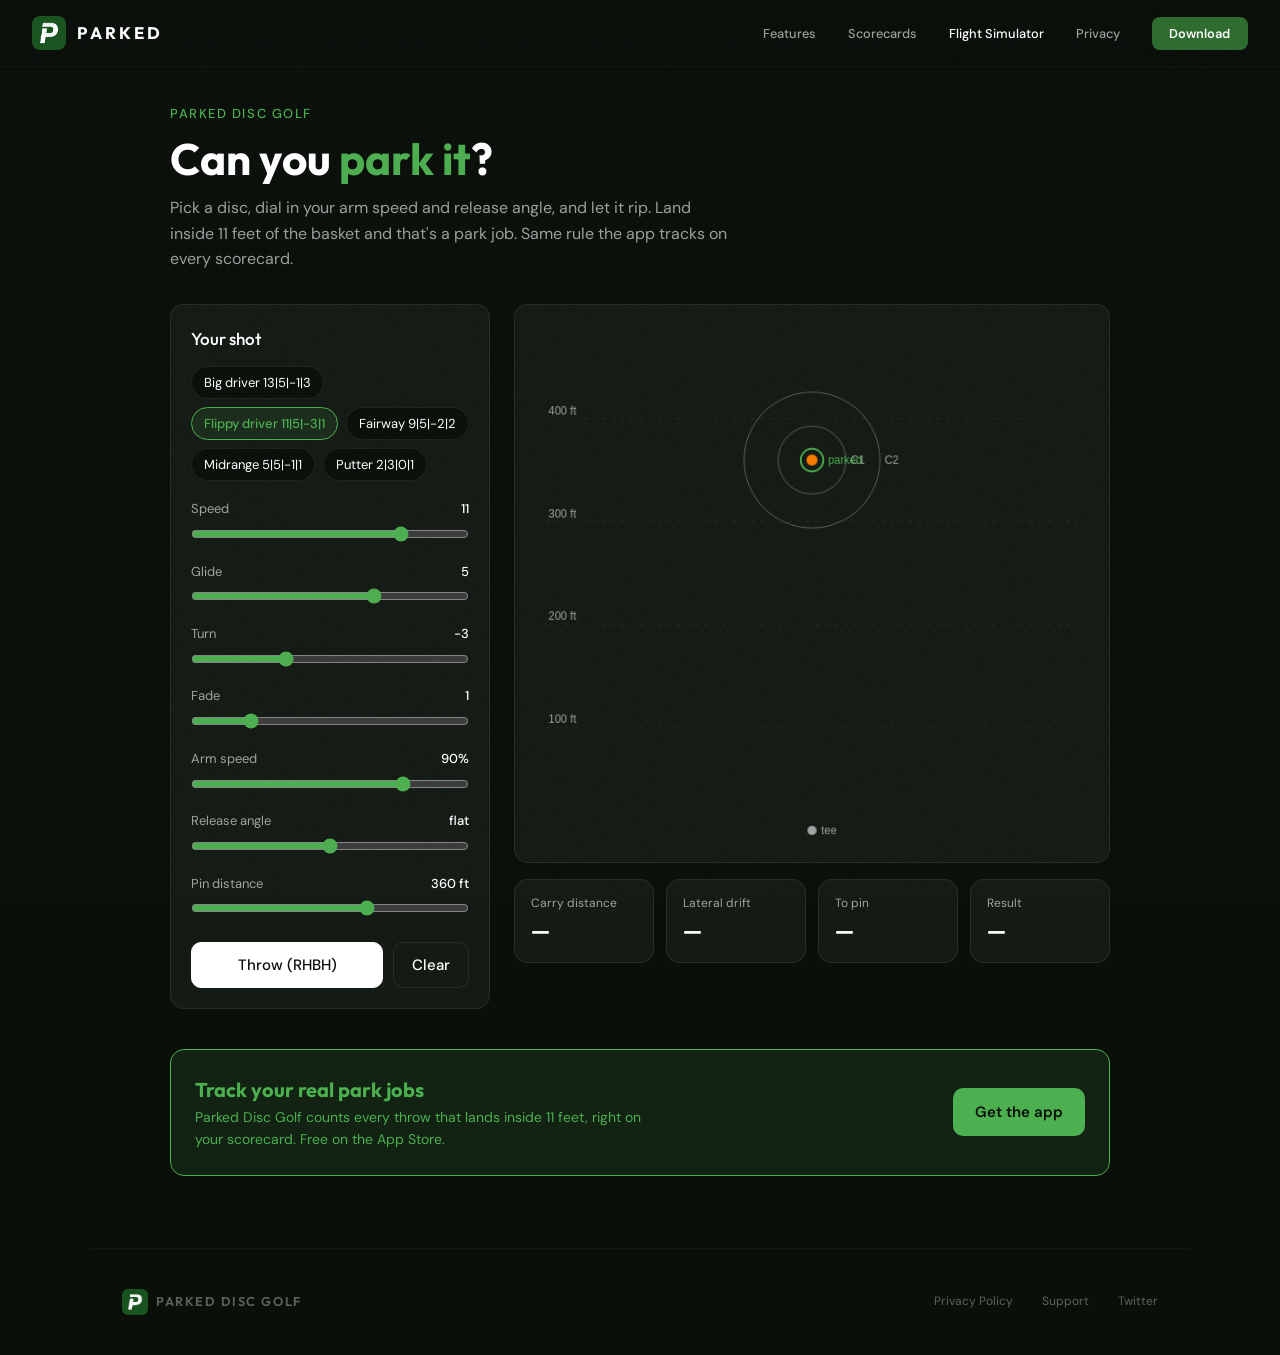
==== simulator/index.html @ 18290276 "Add interactive flight simulator at /simulator Place the disc flight simulator at /simulator (simula" ====
<!DOCTYPE html>
<html lang="en">
<head>
<meta charset="UTF-8">
<meta name="viewport" content="width=device-width, initial-scale=1.0">
<title>Flight Simulator | Parked Disc Golf</title>
<meta name="description" content="Interactive disc golf flight simulator. Dial in flight numbers, arm speed and release angle, then see if you can park it inside 11 feet.">
<link rel="canonical" href="https://parkeddiscgolf.net/simulator">
<meta property="og:title" content="Flight Simulator | Parked Disc Golf">
<meta property="og:description" content="Pick a disc, dial in your arm speed and release angle, and see if you can park it inside 11 feet. Same rule the app tracks on every scorecard.">
<meta property="og:type" content="website">
<meta property="og:url" content="https://parkeddiscgolf.net/simulator">
<meta property="og:image" content="https://parkeddiscgolf.net/images/scorecard.jpg">
<meta name="twitter:card" content="summary_large_image">
<meta name="twitter:title" content="Flight Simulator | Parked Disc Golf">
<meta name="twitter:description" content="Dial in your disc, arm speed, and release angle, then try to park it inside 11 feet.">
<meta name="twitter:image" content="https://parkeddiscgolf.net/images/scorecard.jpg">
<link rel="icon" type="image/png" href="/images/logo.png">
<link rel="preconnect" href="https://fonts.googleapis.com">
<link rel="preconnect" href="https://fonts.gstatic.com" crossorigin>
<link href="https://fonts.googleapis.com/css2?family=Outfit:wght@300;400;500;600;700;800&family=DM+Sans:ital,wght@0,400;0,500;1,400&display=swap" rel="stylesheet">
<style>
/* ============================================================
   THEME BLOCK
   Mapped to parkeddiscgolf.net branding (dark theme).
   Everything below derives from these tokens.
   ============================================================ */
:root {
  --bg: #0A0F0A;                      /* page background (site --bg-dark) */
  --surface: #141A14;                 /* cards and panels (site --bg-card) */
  --ink: #FFFFFF;                     /* primary text (site --text-primary) */
  --muted: rgba(255,255,255,0.6);     /* secondary text (site --text-secondary) */
  --line: rgba(255,255,255,0.08);     /* borders */
  --parked: #4CAF50;                  /* the brand moment: parked green (site --birdie-green) */
  --parked-dark: #4CAF50;             /* green used for text on tints */
  --parked-tint: rgba(76,175,80,0.12);/* parked background tint */
  --pin: #F57C00;                     /* basket marker (site --orange-accent) */
  --font-display: 'Outfit', system-ui, sans-serif;
  --font-body: 'DM Sans', system-ui, sans-serif;
  --radius: 14px;

  /* site chrome tokens (nav + footer) */
  --brand-green: #2D6B2D;
  --brand-green-light: #3A8C3A;
  --birdie-green: #4CAF50;
  --text-secondary: rgba(255,255,255,0.6);
  --text-muted: rgba(255,255,255,0.35);
}

* { box-sizing: border-box; margin: 0; padding: 0; }

body {
  background: var(--bg);
  color: var(--ink);
  font-family: var(--font-body);
  font-size: 16px;
  line-height: 1.6;
  -webkit-font-smoothing: antialiased;
}

/* subtle film grain, matched to the homepage */
body::before {
  content: '';
  position: fixed;
  inset: 0;
  z-index: 9999;
  pointer-events: none;
  opacity: 0.025;
  background-image: url("data:image/svg+xml,%3Csvg viewBox='0 0 256 256' xmlns='http://www.w3.org/2000/svg'%3E%3Cfilter id='n'%3E%3CfeTurbulence type='fractalNoise' baseFrequency='0.9' numOctaves='4' stitchTiles='stitch'/%3E%3C/filter%3E%3Crect width='100%25' height='100%25' filter='url(%23n)'/%3E%3C/svg%3E");
}

/* ============================================================
   SITE NAV (copied from homepage so the page feels native)
   ============================================================ */
nav {
  position: fixed; top: 0; left: 0; right: 0; z-index: 100;
  padding: 1rem 2rem;
  display: flex; justify-content: space-between; align-items: center;
  background: rgba(10,15,10,0.9);
  backdrop-filter: blur(20px);
  border-bottom: 1px solid rgba(255,255,255,0.04);
}
.nav-brand { display: flex; align-items: center; gap: 0.7rem; text-decoration: none; }
.nav-brand img { width: 34px; height: 34px; border-radius: 8px; }
.nav-brand span {
  font-family: 'Outfit', sans-serif; font-size: 1.05rem; font-weight: 700;
  letter-spacing: 0.18em; text-transform: uppercase; color: white;
}
.nav-links { display: flex; align-items: center; gap: 2rem; list-style: none; }
.nav-links a {
  font-size: 0.8rem; font-weight: 500; color: var(--text-secondary);
  text-decoration: none; transition: color 0.3s;
}
.nav-links a:hover, .nav-links a[aria-current="page"] { color: white; }
.nav-cta {
  background: var(--brand-green) !important; color: white !important;
  padding: 0.5rem 1.1rem; border-radius: 8px; font-weight: 600 !important;
}
.nav-cta:hover { background: var(--brand-green-light) !important; }

/* ============================================================
   EMBEDDABLE SECTION
   To embed in an existing page, copy <section id="flight-sim">
   through its closing tag, plus this stylesheet and the script.
   ============================================================ */
#flight-sim {
  max-width: 980px;
  margin: 0 auto;
  padding: 104px 20px 72px;   /* top padding clears the fixed nav */
}

.sim-eyebrow {
  font-size: 13px;
  font-weight: 500;
  letter-spacing: 0.12em;
  text-transform: uppercase;
  color: var(--parked-dark);
  margin-bottom: 10px;
}

.sim-title {
  font-family: var(--font-display);
  font-weight: 700;
  font-size: clamp(30px, 5vw, 44px);
  line-height: 1.1;
  margin-bottom: 12px;
}

.sim-title .accent { color: var(--parked); }

.sim-sub {
  color: var(--muted);
  max-width: 560px;
  margin-bottom: 32px;
}

.sim-grid {
  display: grid;
  grid-template-columns: 320px 1fr;
  gap: 24px;
  align-items: start;
}

@media (max-width: 820px) {
  .sim-grid { grid-template-columns: 1fr; }
}

.panel {
  background: var(--surface);
  border: 1px solid var(--line);
  border-radius: var(--radius);
  padding: 20px;
}

.panel h2 {
  font-family: var(--font-display);
  font-weight: 500;
  font-size: 17px;
  margin-bottom: 14px;
}

.presets {
  display: flex;
  flex-wrap: wrap;
  gap: 8px;
  margin-bottom: 18px;
}

.presets button {
  font-family: var(--font-body);
  font-size: 13px;
  padding: 7px 12px;
  border: 1px solid var(--line);
  border-radius: 999px;
  background: var(--bg);
  color: var(--ink);
  cursor: pointer;
  transition: border-color 0.15s, background 0.15s;
}

.presets button:hover { border-color: var(--parked); }
.presets button.active {
  background: var(--parked-tint);
  border-color: var(--parked);
  color: var(--parked-dark);
  font-weight: 500;
}

.ctl { margin-bottom: 12px; }

.ctl-row {
  display: flex;
  justify-content: space-between;
  font-size: 13px;
  margin-bottom: 4px;
}

.ctl-row label { color: var(--muted); }
.ctl-row output { font-weight: 500; font-variant-numeric: tabular-nums; }

input[type="range"] {
  width: 100%;
  accent-color: var(--parked);
  cursor: pointer;
}

.actions {
  display: flex;
  gap: 10px;
  margin-top: 18px;
}

.btn {
  font-family: var(--font-body);
  font-size: 15px;
  font-weight: 500;
  padding: 12px 18px;
  border-radius: 10px;
  border: 1px solid var(--line);
  background: var(--surface);
  color: var(--ink);
  cursor: pointer;
  transition: transform 0.1s, background 0.15s;
}

.btn:active { transform: scale(0.98); }

.btn-throw {
  flex: 1;
  background: var(--ink);
  border-color: var(--ink);
  color: var(--bg);
}

.btn-throw:hover { background: #EAF2EA; }   /* keep the white primary readable on dark theme */

.canvas-wrap { position: relative; }

#course {
  width: 100%;
  display: block;
  background: var(--surface);
  border: 1px solid var(--line);
  border-radius: var(--radius);
}

.banner {
  position: absolute;
  top: 16px;
  left: 50%;
  transform: translateX(-50%) translateY(-6px);
  background: var(--parked);
  color: #fff;
  font-family: var(--font-display);
  font-weight: 700;
  font-size: 20px;
  letter-spacing: 0.06em;
  padding: 8px 22px;
  border-radius: 999px;
  opacity: 0;
  pointer-events: none;
  transition: opacity 0.25s, transform 0.25s;
}

.banner.show { opacity: 1; transform: translateX(-50%) translateY(0); }

.stats {
  display: grid;
  grid-template-columns: repeat(auto-fit, minmax(120px, 1fr));
  gap: 12px;
  margin-top: 16px;
}

.stat {
  background: var(--surface);
  border: 1px solid var(--line);
  border-radius: var(--radius);
  padding: 14px 16px;
}

.stat p { font-size: 12px; color: var(--muted); }
.stat strong {
  font-family: var(--font-display);
  font-size: 22px;
  font-weight: 700;
  font-variant-numeric: tabular-nums;
}

.stat strong.parked { color: var(--parked); }

.cta {
  margin-top: 40px;
  background: var(--parked-tint);
  border: 1px solid var(--parked);
  border-radius: var(--radius);
  padding: 24px;
  display: flex;
  flex-wrap: wrap;
  align-items: center;
  justify-content: space-between;
  gap: 16px;
}

.cta h3 {
  font-family: var(--font-display);
  font-size: 20px;
  font-weight: 700;
  color: var(--parked-dark);
}

.cta p { font-size: 14px; color: var(--parked-dark); max-width: 460px; }

.cta a {
  display: inline-block;
  background: var(--parked);            /* bright green button reads on the dark tint */
  color: #0A0F0A;
  text-decoration: none;
  font-weight: 600;
  font-size: 15px;
  padding: 12px 22px;
  border-radius: 10px;
  white-space: nowrap;
}

/* ============================================================
   SITE FOOTER (copied from homepage)
   ============================================================ */
footer {
  padding: 2.5rem 2rem;
  border-top: 1px solid rgba(255,255,255,0.04);
  display: flex; justify-content: space-between; align-items: center;
  max-width: 1100px; margin: 0 auto;
}
.footer-brand { display: flex; align-items: center; gap: 0.5rem; }
.footer-brand img { width: 26px; height: 26px; border-radius: 6px; }
.footer-brand span {
  font-family: 'Outfit', sans-serif; font-size: 0.8rem; font-weight: 600;
  letter-spacing: 0.12em; text-transform: uppercase; color: var(--text-muted);
}
.footer-links { display: flex; gap: 1.8rem; }
.footer-links a {
  font-size: 0.75rem; color: var(--text-muted); text-decoration: none;
  transition: color 0.3s;
}
.footer-links a:hover { color: var(--text-secondary); }

@media (max-width: 900px) {
  footer { flex-direction: column; gap: 1.2rem; text-align: center; }
}
@media (max-width: 600px) {
  nav { padding: 0.8rem 1rem; }
  .nav-links a:not(.nav-cta) { display: none; }
}

@media (prefers-reduced-motion: reduce) {
  .banner { transition: none; }
}
</style>
</head>
<body>

<nav>
  <a href="/" class="nav-brand">
    <img src="/images/logo.png" alt="Parked">
    <span>Parked</span>
  </a>
  <ul class="nav-links">
    <li><a href="/#features">Features</a></li>
    <li><a href="/#scorecard">Scorecards</a></li>
    <li><a href="/simulator" aria-current="page">Flight Simulator</a></li>
    <li><a href="https://chriscoffee.github.io/parked-disc-golf-privacy/" target="_blank">Privacy</a></li>
    <li><a href="https://apps.apple.com/us/app/parked-disc-golf/id6759809071" class="nav-cta">Download</a></li>
  </ul>
</nav>

<section id="flight-sim" aria-label="Disc golf flight simulator">
  <p class="sim-eyebrow">Parked Disc Golf</p>
  <h1 class="sim-title">Can you <span class="accent">park it</span>?</h1>
  <p class="sim-sub">Pick a disc, dial in your arm speed and release angle, and let it rip. Land inside 11 feet of the basket and that's a park job. Same rule the app tracks on every scorecard.</p>

  <div class="sim-grid">
    <div class="panel">
      <h2>Your shot</h2>
      <div class="presets" id="presets">
        <button data-d="13,5,-1,3">Big driver 13|5|-1|3</button>
        <button data-d="11,5,-3,1" class="active">Flippy driver 11|5|-3|1</button>
        <button data-d="9,5,-2,2">Fairway 9|5|-2|2</button>
        <button data-d="5,5,-1,1">Midrange 5|5|-1|1</button>
        <button data-d="2,3,0,1">Putter 2|3|0|1</button>
      </div>

      <div class="ctl"><div class="ctl-row"><label for="sp">Speed</label><output id="spv">11</output></div><input type="range" id="sp" min="1" max="14" step="1" value="11"></div>
      <div class="ctl"><div class="ctl-row"><label for="gl">Glide</label><output id="glv">5</output></div><input type="range" id="gl" min="1" max="7" step="1" value="5"></div>
      <div class="ctl"><div class="ctl-row"><label for="tu">Turn</label><output id="tuv">-3</output></div><input type="range" id="tu" min="-5" max="1" step="1" value="-3"></div>
      <div class="ctl"><div class="ctl-row"><label for="fa">Fade</label><output id="fav">1</output></div><input type="range" id="fa" min="0" max="5" step="1" value="1"></div>
      <div class="ctl"><div class="ctl-row"><label for="pw">Arm speed</label><output id="pwv">90%</output></div><input type="range" id="pw" min="55" max="100" step="1" value="90"></div>
      <div class="ctl"><div class="ctl-row"><label for="hz">Release angle</label><output id="hzv">flat</output></div><input type="range" id="hz" min="-25" max="25" step="1" value="0"></div>
      <div class="ctl"><div class="ctl-row"><label for="pin">Pin distance</label><output id="pinv">360 ft</output></div><input type="range" id="pin" min="200" max="450" step="5" value="360"></div>

      <div class="actions">
        <button class="btn btn-throw" id="throwBtn">Throw (RHBH)</button>
        <button class="btn" id="clearBtn" aria-label="Clear all throws">Clear</button>
      </div>
    </div>

    <div>
      <div class="canvas-wrap">
        <canvas id="course" width="640" height="600" role="img" aria-label="Top down view of the fairway showing your disc flight path toward the basket"></canvas>
        <div class="banner" id="banner">PARKED!</div>
      </div>
      <div class="stats">
        <div class="stat"><p>Carry distance</p><strong id="stDist">&mdash;</strong></div>
        <div class="stat"><p>Lateral drift</p><strong id="stDrift">&mdash;</strong></div>
        <div class="stat"><p>To pin</p><strong id="stPin">&mdash;</strong></div>
        <div class="stat"><p>Result</p><strong id="stRes">&mdash;</strong></div>
      </div>
    </div>
  </div>

  <div class="cta">
    <div>
      <h3>Track your real park jobs</h3>
      <p>Parked Disc Golf counts every throw that lands inside 11 feet, right on your scorecard. Free on the App Store.</p>
    </div>
    <a href="https://apps.apple.com/us/app/parked-disc-golf/id6759809071">Get the app</a>
  </div>
</section>

<footer>
  <div class="footer-brand">
    <img src="/images/logo.png" alt="Parked">
    <span>Parked Disc Golf</span>
  </div>
  <div class="footer-links">
    <a href="https://chriscoffee.github.io/parked-disc-golf-privacy/" target="_blank">Privacy Policy</a>
    <a href="mailto:parkeddiscgolf@gmail.com">Support</a>
    <a href="https://x.com/chriscoffee" target="_blank">Twitter</a>
  </div>
</footer>

<script>
(function () {
  var cv = document.getElementById('course');
  var ctx = cv.getContext('2d');
  var shots = [];
  var animId = null;
  var MAXFT = 480;
  var M = 34;
  var reduced = window.matchMedia('(prefers-reduced-motion: reduce)').matches;

  var css = getComputedStyle(document.documentElement);
  var C = {
    line: css.getPropertyValue('--line').trim() || '#E2DFD4',
    muted: css.getPropertyValue('--muted').trim() || '#6B7A70',
    ink: css.getPropertyValue('--ink').trim() || '#1C2B22',
    parked: css.getPropertyValue('--parked').trim() || '#1D9E75',
    pin: css.getPropertyValue('--pin').trim() || '#D85A30'
  };

  function val(id) { return parseFloat(document.getElementById(id).value); }
  function set(id, t) { document.getElementById(id).textContent = t; }

  function ftToY(ft) { return cv.height - M - ft * (cv.height - 2 * M) / MAXFT; }
  function ftToX(ft) { return cv.width / 2 + ft * (cv.height - 2 * M) / MAXFT; }

  function upd() {
    set('spv', val('sp'));
    set('glv', val('gl'));
    set('tuv', val('tu'));
    set('fav', val('fa'));
    set('pwv', Math.round(val('pw')) + '%');
    var h = val('hz');
    set('hzv', h === 0 ? 'flat' : (h > 0 ? h + '\u00B0 hyzer' : (-h) + '\u00B0 anhyzer'));
    set('pinv', Math.round(val('pin')) + ' ft');
  }

  function simulate() {
    var sp = val('sp'), gl = val('gl'), tu = val('tu'), fa = val('fa');
    var pw = val('pw') / 100, hz = val('hz');
    var underpower = Math.max(0, 0.95 - pw) * 5;
    var tEff = tu + underpower + hz * 0.09;
    var fEff = Math.max(0, fa + hz * 0.07 + underpower * 0.4);
    if (hz < 0) tEff += hz * 0.05;
    var dist = (110 + sp * 22 + gl * 14) * (0.35 + 0.65 * pw);
    dist *= 1 - Math.abs(hz) * 0.0045;
    if (tEff < -2.5) dist *= 1 + (Math.abs(tEff) - 2.5) * 0.02;
    var pts = [], x = 0, N = 120;
    var spdScale = Math.min(1, sp * pw / 9);
    for (var i = 0; i <= N; i++) {
      var s = i / N;
      var tw = Math.exp(-Math.pow((s - 0.35) / 0.18, 2));
      var fw = s > 0.55 ? Math.pow((s - 0.55) / 0.45, 2) : 0;
      x += (-tEff * tw * 1.05 * spdScale - fEff * fw * 1.5) * (dist / N) * 0.16;
      pts.push({ x: x, y: s * dist });
    }
    return { pts: pts, dist: dist };
  }

  function drawCourse() {
    ctx.clearRect(0, 0, cv.width, cv.height);
    ctx.font = '12px Inter, sans-serif';
    ctx.strokeStyle = C.line;
    ctx.fillStyle = C.muted;
    ctx.setLineDash([4, 6]);
    for (var d = 100; d <= 400; d += 100) {
      ctx.beginPath();
      ctx.moveTo(M, ftToY(d));
      ctx.lineTo(cv.width - M, ftToY(d));
      ctx.stroke();
      ctx.fillText(d + ' ft', M + 2, ftToY(d) - 5);
    }
    ctx.setLineDash([]);
    var pinY = ftToY(val('pin'));
    var cx = cv.width / 2;
    var pxPerFt = (cv.height - 2 * M) / MAXFT;
    ctx.strokeStyle = C.muted;
    ctx.globalAlpha = 0.5;
    ctx.beginPath(); ctx.arc(cx, pinY, 66 * pxPerFt, 0, 7); ctx.stroke();
    ctx.beginPath(); ctx.arc(cx, pinY, 33 * pxPerFt, 0, 7); ctx.stroke();
    ctx.globalAlpha = 1;
    ctx.strokeStyle = C.parked;
    ctx.lineWidth = 2;
    ctx.beginPath(); ctx.arc(cx, pinY, 11 * pxPerFt, 0, 7); ctx.stroke();
    ctx.lineWidth = 1;
    ctx.fillStyle = C.muted;
    ctx.fillText('C2', cx + 66 * pxPerFt + 5, pinY + 4);
    ctx.fillText('C1', cx + 33 * pxPerFt + 5, pinY + 4);
    ctx.fillStyle = C.parked;
    ctx.fillText('parked', cx + 11 * pxPerFt + 5, pinY + 4);
    ctx.fillStyle = C.pin;
    ctx.beginPath(); ctx.arc(cx, pinY, 6, 0, 7); ctx.fill();
    ctx.fillStyle = C.muted;
    ctx.beginPath(); ctx.arc(cx, ftToY(0), 5, 0, 7); ctx.fill();
    ctx.fillText('tee', cx + 10, ftToY(0) + 4);
  }

  function drawPath(pts, frac, color, width, alpha) {
    ctx.strokeStyle = color;
    ctx.lineWidth = width;
    ctx.globalAlpha = alpha;
    ctx.beginPath();
    var n = Math.max(1, Math.floor(pts.length * frac));
    for (var i = 0; i < n; i++) {
      var px = ftToX(pts[i].x), py = ftToY(pts[i].y);
      if (i === 0) ctx.moveTo(px, py); else ctx.lineTo(px, py);
    }
    ctx.stroke();
    ctx.globalAlpha = 1;
    ctx.lineWidth = 1;
  }

  function redraw(animPts, frac) {
    drawCourse();
    shots.forEach(function (s) { drawPath(s, 1, C.ink, 1.5, 0.25); });
    if (animPts) {
      drawPath(animPts, frac, C.ink, 2.5, 1);
      var i = Math.max(0, Math.floor(animPts.length * frac) - 1);
      var p = animPts[i];
      ctx.fillStyle = C.ink;
      ctx.beginPath();
      ctx.arc(ftToX(p.x), ftToY(p.y), 5, 0, 7);
      ctx.fill();
    }
  }

  function finish(sim) {
    var end = sim.pts[sim.pts.length - 1];
    var pin = val('pin');
    var toPin = Math.sqrt(end.x * end.x + Math.pow(end.y - pin, 2));
    set('stDist', Math.round(end.y) + ' ft');
    var dr = Math.round(end.x);
    set('stDrift', dr > 0 ? dr + ' ft R' : dr < 0 ? -dr + ' ft L' : '0 ft');
    set('stPin', Math.round(toPin) + ' ft');
    var res = document.getElementById('stRes');
    res.classList.remove('parked');
    var banner = document.getElementById('banner');
    if (toPin <= 11) {
      res.textContent = 'PARKED';
      res.classList.add('parked');
      banner.classList.add('show');
      setTimeout(function () { banner.classList.remove('show'); }, 1800);
    } else if (toPin <= 33) {
      res.textContent = 'Circle 1';
    } else if (toPin <= 66) {
      res.textContent = 'Circle 2';
    } else {
      res.textContent = 'Fairway';
    }
  }

  function throwDisc() {
    if (animId) cancelAnimationFrame(animId);
    var sim = simulate();
    if (reduced) {
      redraw(sim.pts, 1);
      shots.push(sim.pts);
      finish(sim);
      return;
    }
    var start = null, dur = 1800;
    function step(t) {
      if (!start) start = t;
      var frac = Math.min(1, (t - start) / dur);
      var eased = 1 - Math.pow(1 - frac, 2.2);
      redraw(sim.pts, eased);
      if (frac < 1) {
        animId = requestAnimationFrame(step);
      } else {
        shots.push(sim.pts);
        finish(sim);
      }
    }
    animId = requestAnimationFrame(step);
  }

  function clearShots() {
    shots = [];
    redraw();
    ['stDist', 'stDrift', 'stPin', 'stRes'].forEach(function (id) {
      var el = document.getElementById(id);
      el.innerHTML = '&mdash;';
      el.classList.remove('parked');
    });
  }

  document.getElementById('presets').addEventListener('click', function (e) {
    var btn = e.target.closest('button');
    if (!btn) return;
    var d = btn.dataset.d.split(',');
    document.getElementById('sp').value = d[0];
    document.getElementById('gl').value = d[1];
    document.getElementById('tu').value = d[2];
    document.getElementById('fa').value = d[3];
    this.querySelectorAll('button').forEach(function (b) { b.classList.remove('active'); });
    btn.classList.add('active');
    upd();
  });

  ['sp', 'gl', 'tu', 'fa', 'pw', 'hz'].forEach(function (id) {
    document.getElementById(id).addEventListener('input', upd);
  });

  document.getElementById('pin').addEventListener('input', function () {
    upd();
    redraw();
  });

  document.getElementById('throwBtn').addEventListener('click', throwDisc);
  document.getElementById('clearBtn').addEventListener('click', clearShots);

  upd();
  redraw();
})();
</script>
</body>
</html>
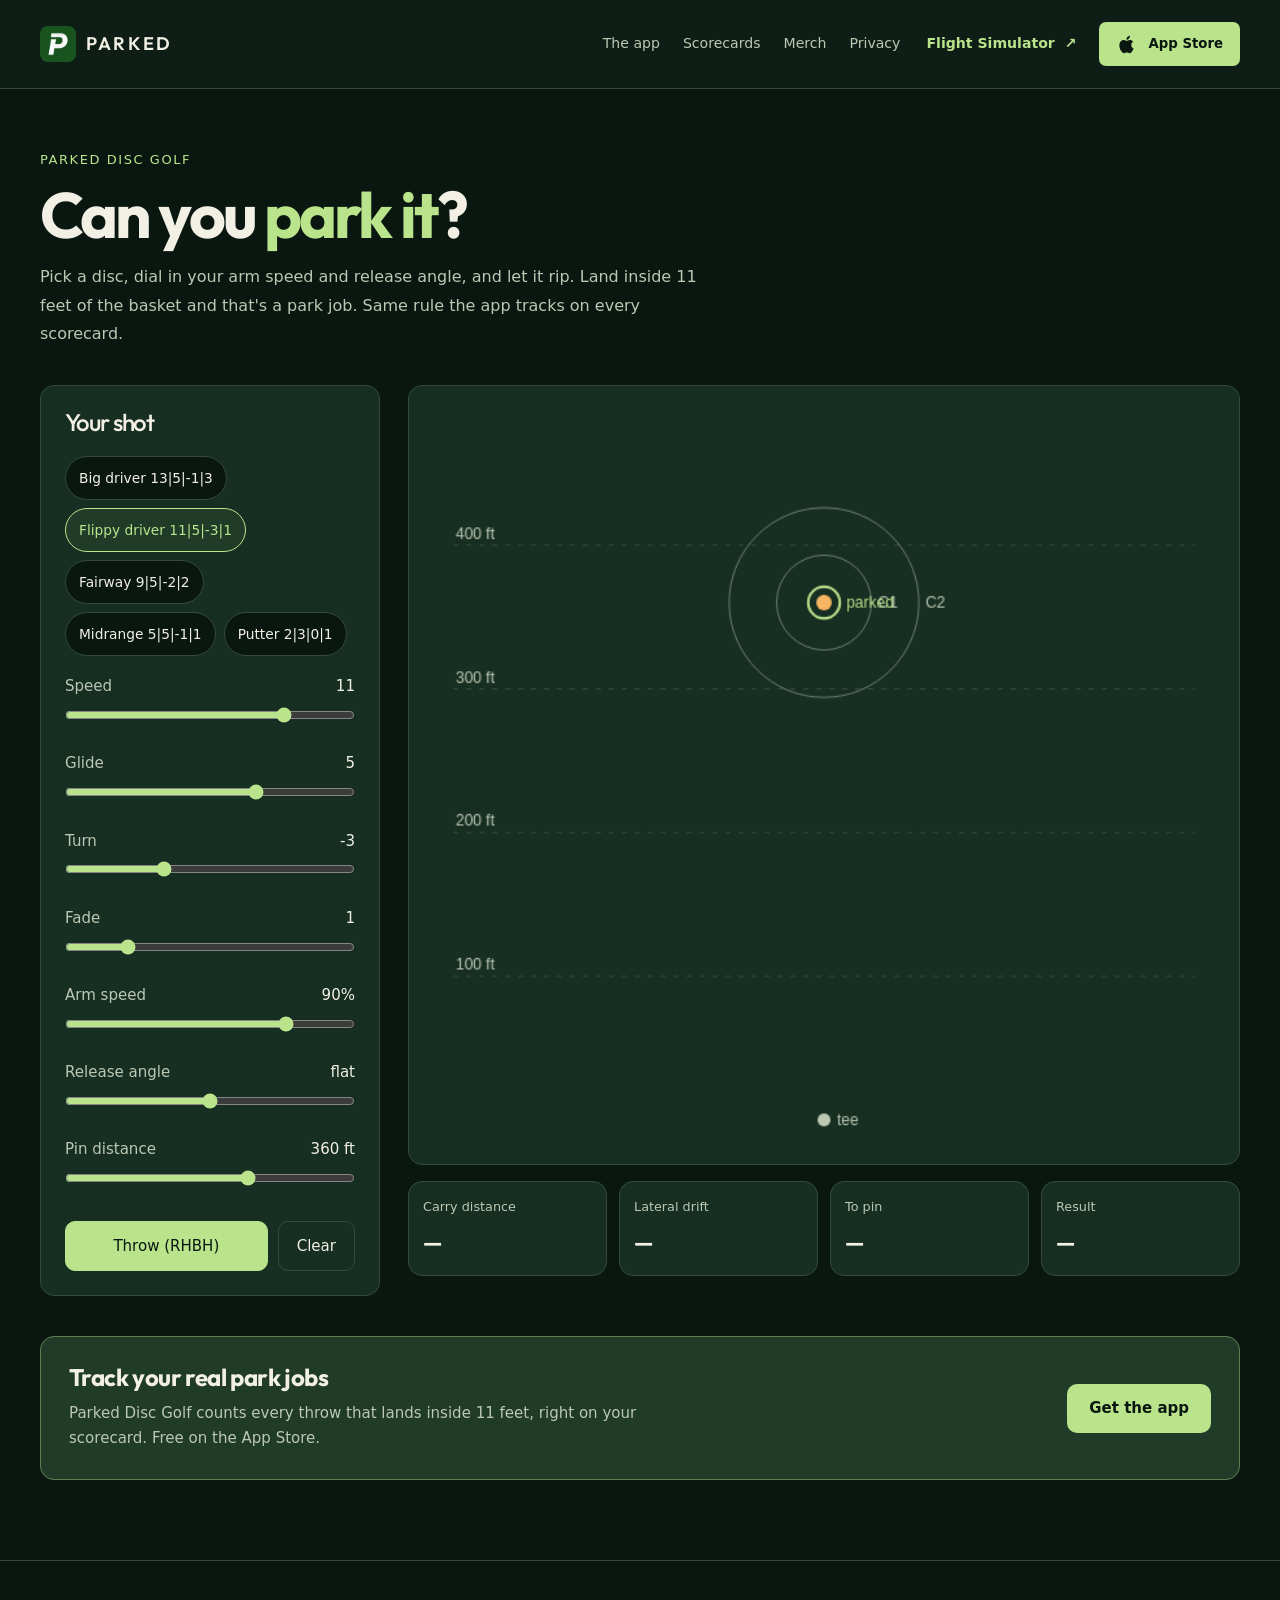
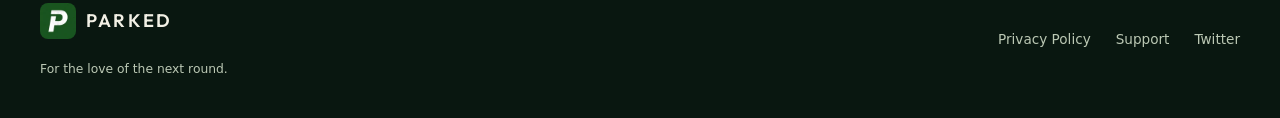
==== commit 586b19bc: "Polish Parked website design and mobile navigation" ====
--- a/simulator/index.html
+++ b/simulator/index.html
@@ -15,10 +15,7 @@
 <meta name="twitter:title" content="Flight Simulator | Parked Disc Golf">
 <meta name="twitter:description" content="Dial in your disc, arm speed, and release angle, then try to park it inside 11 feet.">
 <meta name="twitter:image" content="https://parkeddiscgolf.net/images/scorecard.jpg">
-<link rel="icon" type="image/png" href="/images/logo.png">
-<link rel="preconnect" href="https://fonts.googleapis.com">
-<link rel="preconnect" href="https://fonts.gstatic.com" crossorigin>
-<link href="https://fonts.googleapis.com/css2?family=Outfit:wght@300;400;500;600;700;800&family=DM+Sans:ital,wght@0,400;0,500;1,400&display=swap" rel="stylesheet">
+<link rel="icon" type="image/png" href="/images/logo-96.png">
 <style>
 /* ============================================================
    THEME BLOCK
@@ -58,46 +55,6 @@
   -webkit-font-smoothing: antialiased;
 }
 
-/* subtle film grain, matched to the homepage */
-body::before {
-  content: '';
-  position: fixed;
-  inset: 0;
-  z-index: 9999;
-  pointer-events: none;
-  opacity: 0.025;
-  background-image: url("data:image/svg+xml,%3Csvg viewBox='0 0 256 256' xmlns='http://www.w3.org/2000/svg'%3E%3Cfilter id='n'%3E%3CfeTurbulence type='fractalNoise' baseFrequency='0.9' numOctaves='4' stitchTiles='stitch'/%3E%3C/filter%3E%3Crect width='100%25' height='100%25' filter='url(%23n)'/%3E%3C/svg%3E");
-}
-
-/* ============================================================
-   SITE NAV (copied from homepage so the page feels native)
-   ============================================================ */
-nav {
-  position: fixed; top: 0; left: 0; right: 0; z-index: 100;
-  padding: 1rem 2rem;
-  display: flex; justify-content: space-between; align-items: center;
-  background: rgba(10,15,10,0.9);
-  backdrop-filter: blur(20px);
-  border-bottom: 1px solid rgba(255,255,255,0.04);
-}
-.nav-brand { display: flex; align-items: center; gap: 0.7rem; text-decoration: none; }
-.nav-brand img { width: 34px; height: 34px; border-radius: 8px; }
-.nav-brand span {
-  font-family: 'Outfit', sans-serif; font-size: 1.05rem; font-weight: 700;
-  letter-spacing: 0.18em; text-transform: uppercase; color: white;
-}
-.nav-links { display: flex; align-items: center; gap: 2rem; list-style: none; }
-.nav-links a {
-  font-size: 0.8rem; font-weight: 500; color: var(--text-secondary);
-  text-decoration: none; transition: color 0.3s;
-}
-.nav-links a:hover, .nav-links a[aria-current="page"] { color: white; }
-.nav-cta {
-  background: var(--brand-green) !important; color: white !important;
-  padding: 0.5rem 1.1rem; border-radius: 8px; font-weight: 600 !important;
-}
-.nav-cta:hover { background: var(--brand-green-light) !important; }
-
 /* ============================================================
    EMBEDDABLE SECTION
    To embed in an existing page, copy <section id="flight-sim">
@@ -322,57 +279,36 @@
   white-space: nowrap;
 }
 
-/* ============================================================
-   SITE FOOTER (copied from homepage)
-   ============================================================ */
-footer {
-  padding: 2.5rem 2rem;
-  border-top: 1px solid rgba(255,255,255,0.04);
-  display: flex; justify-content: space-between; align-items: center;
-  max-width: 1100px; margin: 0 auto;
-}
-.footer-brand { display: flex; align-items: center; gap: 0.5rem; }
-.footer-brand img { width: 26px; height: 26px; border-radius: 6px; }
-.footer-brand span {
-  font-family: 'Outfit', sans-serif; font-size: 0.8rem; font-weight: 600;
-  letter-spacing: 0.12em; text-transform: uppercase; color: var(--text-muted);
-}
-.footer-links { display: flex; gap: 1.8rem; }
-.footer-links a {
-  font-size: 0.75rem; color: var(--text-muted); text-decoration: none;
-  transition: color 0.3s;
-}
-.footer-links a:hover { color: var(--text-secondary); }
-
-@media (max-width: 900px) {
-  footer { flex-direction: column; gap: 1.2rem; text-align: center; }
-}
-@media (max-width: 600px) {
-  nav { padding: 0.8rem 1rem; }
-  .nav-links a:not(.nav-cta) { display: none; }
-}
-
-@media (prefers-reduced-motion: reduce) {
-  .banner { transition: none; }
-}
 </style>
+<meta name="theme-color" content="#10241b">
+<link rel="preconnect" href="https://fonts.googleapis.com">
+<link rel="preconnect" href="https://fonts.gstatic.com" crossorigin>
+<link href="https://fonts.googleapis.com/css2?family=Outfit:wght@400;500;600;700&display=swap" rel="stylesheet">
+<link rel="stylesheet" href="/assets/site.css">
+<script src="/assets/site.js" defer></script>
+<link rel="stylesheet" href="/assets/simulator.css">
 </head>
 <body>
 
-<nav>
-  <a href="/" class="nav-brand">
-    <img src="/images/logo.png" alt="Parked">
-    <span>Parked</span>
-  </a>
-  <ul class="nav-links">
-    <li><a href="/#features">Features</a></li>
-    <li><a href="/#scorecard">Scorecards</a></li>
-    <li><a href="/simulator" aria-current="page">Flight Simulator</a></li>
-    <li><a href="https://chriscoffee.github.io/parked-disc-golf-privacy/" target="_blank">Privacy</a></li>
-    <li><a href="https://apps.apple.com/us/app/parked-disc-golf/id6759809071" class="nav-cta">Download</a></li>
-  </ul>
-</nav>
-
+<a class="skip-link" href="#main">Skip to content</a>
+<header class="site-header">
+  <div class="wrap header-inner">
+    <a class="brand" href="/" aria-label="Parked Disc Golf home"><img src="/images/logo-96.webp" alt="" width="36" height="36"><span>Parked</span></a>
+    <button class="menu-toggle" type="button" aria-controls="site-menu" aria-expanded="false" hidden><span data-menu-label>Menu</span><svg viewBox="0 0 20 20" fill="none" stroke="currentColor" stroke-width="1.5" aria-hidden="true"><path d="M3 6h14M3 10h14M3 14h14"/></svg></button>
+    <nav class="site-menu" id="site-menu" aria-label="Main navigation">
+      <a href="/#features">The app</a>
+      <a href="/#scorecard">Scorecards</a>
+      <a href="/#merch">Merch</a>
+      <a href="https://chriscoffeebtc.github.io/parked-disc-golf-legal/privacy.html" target="_blank" rel="noopener">Privacy<span class="visually-hidden"> (opens in a new tab)</span></a>
+    </nav>
+    <div class="header-actions">
+      <a class="sim-link" href="/simulator" aria-current="page">Flight Simulator <span aria-hidden="true">↗</span></a>
+      <a class="button button-primary nav-download" href="https://apps.apple.com/us/app/parked-disc-golf/id6759809071" aria-label="Download Parked on the App Store"><svg viewBox="0 0 24 24" fill="currentColor" aria-hidden="true"><path d="M18.71 19.5c-.83 1.24-1.71 2.45-3.05 2.47-1.34.03-1.77-.79-3.29-.79-1.53 0-2 .77-3.27.82-1.31.05-2.3-1.32-3.14-2.53C4.25 17 2.94 12.45 4.7 9.39c.87-1.52 2.43-2.48 4.12-2.51 1.28-.02 2.5.87 3.29.87.78 0 2.26-1.07 3.8-.91.65.03 2.47.26 3.64 1.98-.09.06-2.17 1.28-2.15 3.81.03 3.02 2.65 4.03 2.68 4.04-.03.07-.42 1.44-1.38 2.83M13 3.5c.73-.83 1.94-1.46 2.94-1.5.13 1.17-.34 2.35-1.04 3.19-.69.85-1.83 1.51-2.95 1.42-.15-1.15.41-2.35 1.05-3.11z"/></svg> App Store</a>
+    </div>
+  </div>
+</header>
+
+<main id="main" tabindex="-1">
 <section id="flight-sim" aria-label="Disc golf flight simulator">
   <p class="sim-eyebrow">Parked Disc Golf</p>
   <h1 class="sim-title">Can you <span class="accent">park it</span>?</h1>
@@ -408,7 +344,7 @@
         <canvas id="course" width="640" height="600" role="img" aria-label="Top down view of the fairway showing your disc flight path toward the basket"></canvas>
         <div class="banner" id="banner">PARKED!</div>
       </div>
-      <div class="stats">
+      <div class="stats" role="status" aria-live="polite" aria-atomic="true">
         <div class="stat"><p>Carry distance</p><strong id="stDist">&mdash;</strong></div>
         <div class="stat"><p>Lateral drift</p><strong id="stDrift">&mdash;</strong></div>
         <div class="stat"><p>To pin</p><strong id="stPin">&mdash;</strong></div>
@@ -426,15 +362,15 @@
   </div>
 </section>
 
-<footer>
-  <div class="footer-brand">
-    <img src="/images/logo.png" alt="Parked">
-    <span>Parked Disc Golf</span>
-  </div>
-  <div class="footer-links">
-    <a href="https://chriscoffee.github.io/parked-disc-golf-privacy/" target="_blank">Privacy Policy</a>
-    <a href="mailto:parkeddiscgolf@gmail.com">Support</a>
-    <a href="https://x.com/chriscoffee" target="_blank">Twitter</a>
+</main>
+<footer class="site-footer">
+  <div class="wrap footer-inner">
+    <div class="footer-brand"><a class="brand" href="/" aria-label="Parked Disc Golf home"><img src="/images/logo-96.webp" alt="" width="36" height="36"><span>Parked</span></a><p>For the love of the next round.</p></div>
+    <nav class="footer-links" aria-label="Footer navigation">
+      <a href="https://chriscoffeebtc.github.io/parked-disc-golf-legal/privacy.html" target="_blank" rel="noopener">Privacy Policy<span class="visually-hidden"> (opens in a new tab)</span></a>
+      <a href="mailto:parkeddiscgolf@gmail.com">Support</a>
+      <a href="https://x.com/chriscoffee" target="_blank" rel="noopener">Twitter<span class="visually-hidden"> (opens in a new tab)</span></a>
+    </nav>
   </div>
 </footer>
 
--- a/assets/site.css
+++ b/assets/site.css
@@ -0,0 +1,234 @@
+:root {
+  color-scheme: dark;
+  --forest: #10241b;
+  --deep: #091710;
+  --surface: #172e22;
+  --cream: #f2f0e5;
+  --sage: #bbc8b4;
+  --green: #b9e48c;
+  --brand: #4caf50;
+  --line: #344b3b;
+  --body: system-ui, -apple-system, BlinkMacSystemFont, 'Segoe UI', sans-serif;
+  --display: 'Outfit', var(--body);
+}
+* { box-sizing: border-box; }
+html { scroll-behavior: smooth; scroll-padding-top: 110px; }
+body { margin: 0; background: var(--deep); color: var(--cream); font: 1rem/1.65 var(--body); -webkit-font-smoothing: antialiased; }
+img, svg { display: block; }
+img { max-width: 100%; height: auto; }
+a { color: inherit; text-underline-offset: .22em; }
+button { font: inherit; }
+button, a { -webkit-tap-highlight-color: transparent; }
+button { cursor: pointer; }
+[hidden] { display: none !important; }
+.visually-hidden { position: absolute; width: 1px; height: 1px; padding: 0; margin: -1px; overflow: hidden; clip-path: inset(50%); white-space: nowrap; border: 0; }
+:focus-visible { outline: 3px solid #f6b562; outline-offset: 5px; }
+::selection { color: var(--deep); background: var(--green); }
+h1, h2, h3, p, figure { margin: 0; }
+h1, h2, h3 { font-family: var(--display); line-height: 1.08; font-weight: 600; }
+h2 { font-size: clamp(2.3rem, 4.5vw, 3.65rem); letter-spacing: -.045em; }
+h3 { font-size: 1.45rem; letter-spacing: -.025em; }
+main { display: block; }
+.wrap { width: min(1200px, calc(100% - 80px)); margin-inline: auto; }
+.section { padding-block: 108px; }
+.eyebrow { font: 500 .75rem/1.5 var(--body); letter-spacing: .17em; text-transform: uppercase; color: var(--green); margin-bottom: 22px; }
+.body-copy { max-width: 510px; color: var(--sage); font-size: 1.05rem; line-height: 1.8; }
+.button { display: inline-flex; align-items: center; justify-content: center; gap: 12px; min-height: 52px; padding: 13px 23px; border: 1px solid transparent; border-radius: 7px; font-size: .94rem; font-weight: 650; line-height: 1.35; text-decoration: none; transition: background-color .18s, transform .18s; }
+.button-primary { background: var(--green); color: var(--deep); }
+.button-primary:hover { background: #cdf2a8; transform: translateY(-2px); }
+.button-light { background: var(--cream); color: var(--deep); }
+.button-light:hover { background: #fff; transform: translateY(-2px); }
+.button-outline { border-color: #72816a; }
+.button-outline:hover { background: var(--surface); }
+.button svg { width: 21px; height: 21px; flex: 0 0 auto; }
+.text-link { display: inline-flex; align-items: center; gap: 18px; min-height: 44px; font-weight: 550; font-size: .95rem; text-decoration: none; }
+.text-link span { transition: transform .18s; }
+.text-link:hover span { transform: translateX(4px); }
+.skip-link { position: fixed; top: 12px; left: 12px; z-index: 200; padding: 12px 20px; background: var(--cream); color: var(--deep); transform: translateY(-200%); }
+.skip-link:focus { transform: translateY(0); }
+.site-header { position: sticky; top: 0; z-index: 50; background: #0e1e16; border-bottom: 1px solid var(--line); }
+.header-inner { display: flex; flex-wrap: wrap; align-items: center; gap: 26px; min-height: 88px; }
+.brand { display: inline-flex; align-items: center; gap: 10px; min-height: 44px; text-decoration: none; }
+.brand img { width: 36px; height: 36px; border-radius: 8px; }
+.brand span { font: 600 1.14rem/1 var(--display); letter-spacing: .12em; text-transform: uppercase; }
+.site-menu { display: flex; align-items: center; gap: 23px; margin-left: auto; }
+.site-menu a { display: inline-flex; align-items: center; min-height: 44px; color: var(--sage); text-decoration: none; font-size: .88rem; }
+.site-menu a:hover { color: var(--cream); }
+.header-actions { display: flex; align-items: center; gap: 22px; }
+.sim-link { display: inline-flex; gap: 10px; align-items: center; min-height: 44px; text-decoration: none; font-size: .88rem; font-weight: 600; }
+.sim-link:hover, .sim-link[aria-current] { color: var(--green); }
+.nav-download { min-height: 44px; padding: 10px 16px; font-size: .83rem; }
+.menu-toggle { align-items: center; justify-content: center; gap: 10px; min-height: 44px; padding: 0 10px; border: 0; color: var(--cream); background: transparent; }
+.menu-toggle svg { width: 18px; height: 18px; }
+.hero { position: relative; isolation: isolate; overflow: clip; background: var(--forest); }
+.topography { position: absolute; inset: 0; width: 100%; height: 100%; opacity: .18; pointer-events: none; z-index: -1; }
+.hero-grid { display: grid; grid-template-columns: 1.1fr 1fr; align-items: center; gap: 52px; min-height: 738px; padding-block: 65px; }
+.hero h1 { font-size: clamp(3.5rem, 6.2vw, 5.4rem); line-height: 1.025; letter-spacing: -.045em; margin-bottom: 28px; }
+.hero h1 em { font-style: normal; color: var(--green); }
+.hero-copy > .body-copy { max-width: 460px; }
+.hero-actions { display: flex; align-items: center; gap: 22px; margin-top: 32px; flex-wrap: wrap; }
+.hero-actions .text-link { font-size: .87rem; }
+.hero-note { display: flex; gap: 10px; align-items: center; margin-top: 22px; color: var(--sage); font-size: .8rem; }
+.hero-note::before { content: ''; width: 5px; height: 5px; border-radius: 50%; background: var(--green); }
+.hero-visual { position: relative; display: grid; place-items: center; padding-block: 10px; }
+.hero-visual::before, .hero-visual::after { content: ''; position: absolute; width: 430px; aspect-ratio: 1; border: 1px solid #667f4c; border-radius: 50%; z-index: -1; }
+.hero-visual::after { width: 570px; border-color: #334e32; }
+.hero-phone { width: 273px; box-shadow: 0 24px 60px #0005; border-radius: 24px; }
+/* Show the real phone within the original promotional art, without altering the source image. */
+.app-screen { position: relative; aspect-ratio: 625 / 1290; overflow: hidden; border-radius: 22px; background: #171b17; }
+.app-screen img { position: absolute; width: 147.84%; max-width: none; left: -24%; top: -20.93%; }
+.field-note { position: absolute; right: -6px; bottom: 60px; width: 168px; padding: 21px 22px; background: var(--cream); color: var(--forest); transform: rotate(5deg); border-radius: 3px; box-shadow: 0 12px 25px #0002; }
+.field-note strong { display: block; font: 600 2.8rem/1 var(--display); letter-spacing: -.05em; }
+.field-note span { display: block; font-size: .73rem; margin-top: 9px; }
+.field-note .note-rule { width: 28px; border-top: 2px solid var(--forest); margin: 13px 0 0; }
+.hero-caption { position: absolute; left: -8px; top: 56px; color: var(--sage); font: .68rem/1.5 var(--body); letter-spacing: .1em; writing-mode: vertical-rl; transform: rotate(180deg); text-transform: uppercase; }
+.trail-strip { border-top: 1px solid var(--line); background: var(--forest); }
+.trail-strip .wrap { display: grid; grid-template-columns: repeat(3, 1fr); padding-block: 24px; }
+.trail-strip p { display: flex; align-items: center; gap: 17px; font: 500 1rem/1.5 var(--display); }
+.trail-strip p:nth-child(2) { justify-content: center; }
+.trail-strip p:last-child { justify-content: flex-end; }
+.trail-strip span { color: var(--green); font: .7rem/1 var(--body); letter-spacing: .06em; }
+.light-section { color-scheme: light; color: var(--forest); background: var(--cream); }
+.light-section .eyebrow { color: #425b35; }
+.light-section .body-copy { color: #4c5b4d; }
+.park-grid { display: grid; grid-template-columns: 1fr 1.05fr; align-items: center; gap: 100px; }
+.park-grid h2 { margin-bottom: 24px; }
+.park-grid .body-copy + p { font-size: .89rem; line-height: 1.7; color: #4c5b4d; margin-top: 16px; max-width: 490px; }
+.park-diagram { position: relative; max-width: 455px; width: 100%; margin-inline: auto; }
+.park-diagram svg { width: 100%; height: auto; }
+.diagram-caption { text-align: center; margin-top: -5px; font-size: .76rem; letter-spacing: .13em; text-transform: uppercase; color: #4c5b4d; }
+.section-heading { display: flex; align-items: end; justify-content: space-between; gap: 40px; margin-bottom: 48px; }
+.section-heading h2 { max-width: 660px; }
+.section-heading .body-copy { max-width: 290px; font-size: .94rem; }
+.screens-section { background: var(--deep); }
+.screens { display: flex; gap: 24px; overflow-x: auto; scroll-snap-type: x proximity; scrollbar-color: #647953 #14231b; scrollbar-width: thin; padding: 6px 6px 24px; margin: -6px; }
+.screen-card { flex: 0 0 calc((100% - 72px) / 4); min-width: 0; scroll-snap-align: start; }
+.screen-card .app-screen { display: block; border: 1px solid var(--line); transition: border-color .2s, transform .2s; }
+.screen-card a:hover { border-color: var(--green); transform: translateY(-3px); }
+.screen-card figcaption { padding-top: 25px; }
+.screen-card .screen-number { display: block; font: .72rem/1.2 var(--body); color: var(--green); margin-bottom: 12px; letter-spacing: .13em; }
+.screen-card h3 { font-size: 1.3rem; margin-bottom: 13px; }
+.screen-card p { color: var(--sage); font-size: .87rem; line-height: 1.7; }
+.gallery-hint { color: var(--sage); font-size: .8rem; margin-top: 20px; }
+.score-section { border-top: 1px solid var(--line); }
+.score-grid { display: grid; grid-template-columns: 1fr 1fr; align-items: center; gap: 100px; }
+.score-copy h2 { margin-bottom: 26px; }
+.score-copy .text-link { margin-top: 28px; color: var(--green); }
+.score-figure { padding: 40px; background: #1a2e21; border: 1px solid #3f533d; border-radius: 8px; }
+.score-figure img { width: 330px; margin-inline: auto; border-radius: 6px; box-shadow: 0 15px 25px #0004; }
+.score-figure figcaption { margin-top: 24px; color: var(--sage); text-align: center; font-size: .75rem; }
+.detail-list { list-style: none; padding: 0; margin: 28px 0 0; border-top: 1px solid var(--line); }
+.detail-list li { display: flex; gap: 16px; padding-block: 13px; border-bottom: 1px solid var(--line); font-size: .92rem; }
+.detail-list span { color: var(--green); }
+.sim-promo { background: #c6d7b0; color: var(--forest); }
+.sim-promo .wrap { display: grid; grid-template-columns: 1.1fr 1fr; gap: 60px; align-items: center; }
+.sim-promo .eyebrow { color: #405a31; }
+.sim-promo .body-copy { color: #344b36; margin-top: 25px; }
+.sim-promo .button { background: var(--forest); color: var(--cream); margin-top: 30px; }
+.sim-promo .button:hover { background: #254632; }
+.flight-art { width: min(100%, 480px); margin-inline: auto; }
+.flight-art svg { width: 100%; height: auto; }
+.merch { background: var(--cream); color: var(--forest); }
+.merch .eyebrow { color: #425b35; }
+.merch .body-copy { color: #4c5b4d; margin-top: 24px; max-width: 460px; }
+.merch-grid { display: grid; grid-template-columns: 1.1fr 1fr; align-items: center; gap: 60px; }
+.merch-status { display: inline-flex; align-items: center; gap: 9px; margin-top: 26px; padding: 8px 13px; border: 1px solid #a6b39b; border-radius: 4px; font-size: .8rem; }
+.merch-status::before { content: ''; width: 6px; height: 6px; border-radius: 50%; background: #4a6439; }
+.brand-seal { display: flex; width: 265px; height: 265px; border: 1px solid #7b906d; border-radius: 50%; align-items: center; justify-content: center; flex-direction: column; gap: 18px; outline: 1px solid #adbca0; outline-offset: 9px; margin: 20px auto; transform: rotate(-9deg); }
+.brand-seal img { width: 66px; height: 66px; border-radius: 14px; }
+.brand-seal strong { font: 600 2rem/1 var(--display); letter-spacing: .16em; }
+.brand-seal span { font: .69rem/1 var(--body); letter-spacing: .15em; text-transform: uppercase; }
+.download { text-align: center; background: var(--forest); padding-block: 100px; border-bottom: 1px solid var(--line); }
+.download h2 { font-size: clamp(2.6rem, 5vw, 4.3rem); }
+.download .body-copy { margin: 22px auto 30px; }
+.download-actions { display: flex; justify-content: center; align-items: center; gap: 24px; flex-wrap: wrap; }
+.site-footer { padding-block: 38px; background: var(--deep); }
+.footer-inner { display: flex; align-items: center; gap: 24px; justify-content: space-between; }
+.footer-brand p { font-size: .77rem; color: var(--sage); margin-top: 12px; }
+.footer-links { display: flex; align-items: center; flex-wrap: wrap; gap: 25px; }
+.footer-links a { display: inline-flex; align-items: center; min-height: 44px; color: var(--sage); text-decoration: none; font-size: .85rem; }
+.footer-links a:hover { color: var(--cream); }
+/* A single quiet entrance. All content remains visible without JavaScript. */
+@media (prefers-reduced-motion: no-preference) {
+  .hero-copy, .hero-visual { animation: arrive .55s ease-out both; }
+  .hero-visual { animation-delay: .08s; }
+  @keyframes arrive { from { opacity: .5; transform: translateY(12px); } to { opacity: 1; transform: translateY(0); } }
+}
+@media (max-width: 1120px) {
+  .header-inner { gap: 20px; }
+  .site-menu { gap: 15px; }
+  .header-actions { gap: 16px; }
+  .site-menu a, .sim-link { font-size: .8rem; }
+  .hero-grid { gap: 25px; }
+  .hero h1 { font-size: 4.6rem; }
+  .field-note { right: -10px; width: 145px; }
+  .park-grid, .score-grid { gap: 60px; }
+}
+@media (max-width: 900px) {
+  html { scroll-padding-top: 154px; }
+  .wrap { width: calc(100% - 48px); }
+  .header-inner { display: grid; grid-template-columns: 1fr auto; gap: 0; padding-block: 12px 0; }
+  .header-inner > .brand { grid-column: 1; grid-row: 1; }
+  .header-actions { display: contents; }
+  .nav-download { grid-column: 2; grid-row: 1; }
+  .sim-link { grid-column: 1; grid-row: 2; min-height: 50px; font-size: .84rem; }
+  .menu-toggle { display: flex; grid-column: 2; grid-row: 2; justify-self: end; font-size: .84rem; }
+  .site-menu { grid-column: 1 / -1; grid-row: 3; display: grid; grid-template-columns: 1fr 1fr; gap: 0 20px; margin-left: 0; padding-block: 8px 16px; border-top: 1px solid var(--line); }
+  .site-menu a { font-size: .95rem; }
+  .hero-grid { min-height: 650px; padding-block: 48px; }
+  .hero h1 { font-size: clamp(3rem, 6.3vw, 4rem); }
+  .hero-phone { width: 233px; }
+  .field-note { width: 124px; padding: 17px; bottom: 37px; right: -12px; }
+  .field-note strong { font-size: 2.1rem; }
+  .hero-caption { display: none; }
+  .hero-visual::before { width: 325px; }
+  .hero-visual::after { width: 435px; }
+  .section { padding-block: 80px; }
+  .park-grid, .score-grid { gap: 40px; }
+  .screen-card { flex-basis: calc((100% - 48px) / 3); }
+  .score-figure { padding: 25px; }
+  .trail-strip p { font-size: .87rem; gap: 12px; }
+  .sim-promo .wrap, .merch-grid { gap: 40px; }
+  .section-heading { align-items: start; }
+}
+@media (max-width: 640px) {
+  .wrap { width: calc(100% - 40px); }
+  .section { padding-block: 64px; }
+  .hero-grid { grid-template-columns: 1fr; gap: 46px; padding-block: 44px 40px; }
+  .hero h1 { font-size: clamp(3.3rem, 12vw, 4.5rem); margin-bottom: 24px; }
+  .hero .eyebrow { margin-bottom: 21px; }
+  .hero .body-copy { font-size: 1rem; max-width: 490px; }
+  .hero-actions { align-items: start; gap: 10px 20px; margin-top: 28px; }
+  .hero-note { margin-top: 16px; }
+  .hero-visual { max-width: 390px; width: 100%; margin-inline: auto; }
+  .hero-phone { width: 237px; }
+  .field-note { right: 0; bottom: 42px; }
+  .hero-visual::before { width: 305px; }
+  .hero-visual::after { width: 405px; }
+  .trail-strip .wrap { grid-template-columns: 1fr; gap: 0; padding-block: 11px; }
+  .trail-strip p { justify-content: flex-start !important; padding-block: 12px; }
+  .trail-strip p + p { border-top: 1px solid var(--line); }
+  .park-grid, .score-grid, .sim-promo .wrap, .merch-grid { grid-template-columns: 1fr; gap: 40px; }
+  .park-diagram { max-width: 340px; }
+  .section-heading { flex-direction: column; gap: 20px; margin-bottom: 30px; }
+  .section-heading .body-copy { max-width: 400px; }
+  .screens { gap: 22px; padding-bottom: 20px; }
+  .screen-card { flex-basis: 81%; max-width: 302px; }
+  .screen-card figcaption { padding-top: 22px; }
+  .screen-card h3 { font-size: 1.5rem; }
+  .screen-card p { font-size: .95rem; }
+  .score-figure { padding: 24px; }
+  .score-figure img { width: 100%; }
+  .score-copy .text-link { margin-top: 20px; }
+  .flight-art { max-width: 360px; }
+  .brand-seal { width: 220px; height: 220px; gap: 15px; }
+  .brand-seal strong { font-size: 1.6rem; }
+  .brand-seal img { width: 54px; height: 54px; }
+  .download { padding-block: 68px; }
+  .download-actions { gap: 18px; flex-direction: column; }
+  .footer-inner { align-items: flex-start; flex-direction: column; gap: 22px; }
+  .footer-links { gap: 22px; }
+}
+@media (prefers-reduced-motion: reduce) {
+  *, *::before, *::after { scroll-behavior: auto !important; animation: none !important; transition: none !important; }
+}
--- a/assets/simulator.css
+++ b/assets/simulator.css
@@ -0,0 +1,50 @@
+/* Page-specific styling; the existing flight model and controls are unchanged. */
+:root {
+  --bg: #091710;
+  --surface: #172e22;
+  --ink: #f2f0e5;
+  --muted: #bbc8b4;
+  --line: #344b3b;
+  --parked: #b9e48c;
+  --parked-dark: #b9e48c;
+  --parked-tint: #203b28;
+  --pin: #f6b562;
+  --font-display: 'Outfit', system-ui, sans-serif;
+  --font-body: system-ui, -apple-system, BlinkMacSystemFont, 'Segoe UI', sans-serif;
+}
+#flight-sim { max-width: 1200px; width: calc(100% - 80px); padding: 60px 0 80px; }
+.sim-eyebrow { color: var(--green); }
+.sim-title { font-size: clamp(2.6rem, 5vw, 4rem); letter-spacing: -.045em; }
+.sim-sub { font-size: 1rem; max-width: 680px; line-height: 1.8; margin-bottom: 36px; }
+.sim-grid { grid-template-columns: 340px 1fr; gap: 28px; }
+.panel { padding: 24px; }
+.panel h2 { font-size: 1.5rem; margin-bottom: 20px; }
+.presets button { font-size: .86rem; min-height: 44px; padding: 9px 13px; }
+.ctl-row { font-size: .94rem; margin-bottom: 0; }
+input[type="range"] { min-height: 32px; margin-block: 0; }
+.btn { min-height: 48px; font-size: .94rem; }
+.btn-throw { background: var(--green); border-color: var(--green); }
+.btn-throw:hover { background: #cdf2a8; }
+.stats { grid-template-columns: repeat(4, 1fr); gap: 12px; }
+.stat { padding: 14px; }
+.stat p { font-size: .8rem; margin-bottom: 7px; }
+.stat strong { font-size: 1.4rem; }
+.banner { background: var(--green); color: var(--deep); }
+.cta { border-color: #657e51; padding: 28px; gap: 22px; }
+.cta p { color: var(--sage); font-size: .94rem; margin-top: 10px; max-width: 630px; }
+.cta h3 { color: var(--cream); font-size: 1.5rem; }
+.cta a { min-height: 48px; background: var(--green); color: var(--deep); }
+.site-footer { border-top: 1px solid var(--line); }
+@media (max-width: 900px) {
+  #flight-sim { width: calc(100% - 48px); padding-top: 42px; }
+  .sim-grid { grid-template-columns: 1fr; }
+  .presets { gap: 8px; }
+  .ctl { margin-bottom: 12px; }
+}
+@media (max-width: 640px) {
+  #flight-sim { width: calc(100% - 40px); padding: 34px 0 60px; }
+  .panel { padding: 20px; }
+  .stats { grid-template-columns: repeat(2, 1fr); }
+  .cta { padding: 22px; }
+  .cta a { width: 100%; text-align: center; }
+}
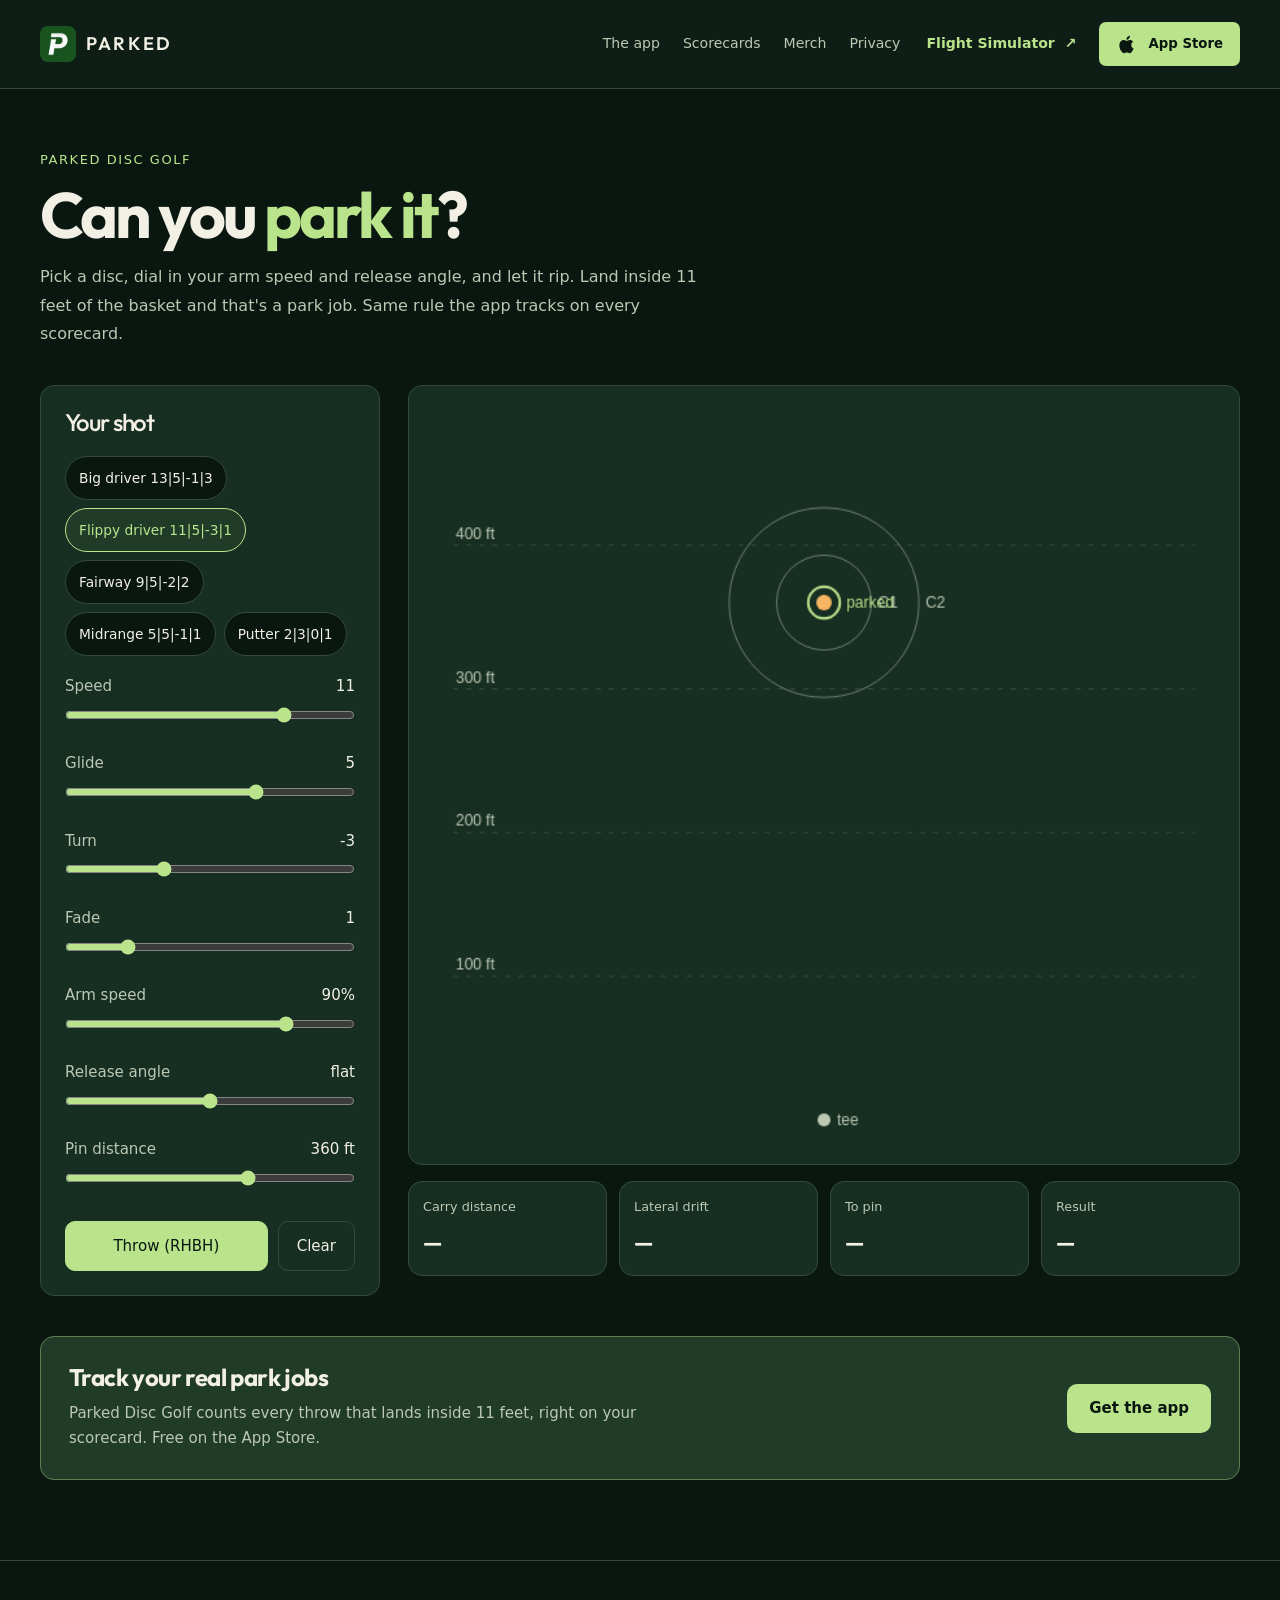
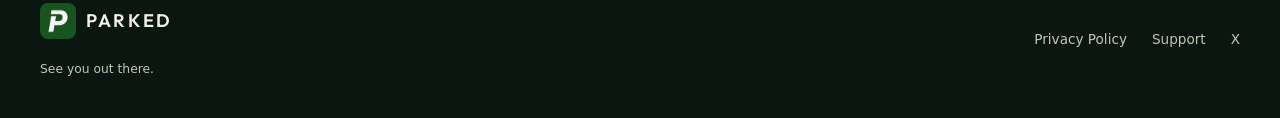
==== commit 3097ae5c: "Refine Parked copy while preserving the preview design" ====
--- a/simulator/index.html
+++ b/simulator/index.html
@@ -365,11 +365,11 @@
 </main>
 <footer class="site-footer">
   <div class="wrap footer-inner">
-    <div class="footer-brand"><a class="brand" href="/" aria-label="Parked Disc Golf home"><img src="/images/logo-96.webp" alt="" width="36" height="36"><span>Parked</span></a><p>For the love of the next round.</p></div>
+    <div class="footer-brand"><a class="brand" href="/" aria-label="Parked Disc Golf home"><img src="/images/logo-96.webp" alt="" width="36" height="36"><span>Parked</span></a><p>See you out there.</p></div>
     <nav class="footer-links" aria-label="Footer navigation">
       <a href="https://chriscoffeebtc.github.io/parked-disc-golf-legal/privacy.html" target="_blank" rel="noopener">Privacy Policy<span class="visually-hidden"> (opens in a new tab)</span></a>
       <a href="mailto:parkeddiscgolf@gmail.com">Support</a>
-      <a href="https://x.com/chriscoffee" target="_blank" rel="noopener">Twitter<span class="visually-hidden"> (opens in a new tab)</span></a>
+      <a href="https://x.com/chriscoffee" target="_blank" rel="noopener">X<span class="visually-hidden"> (opens in a new tab)</span></a>
     </nav>
   </div>
 </footer>
